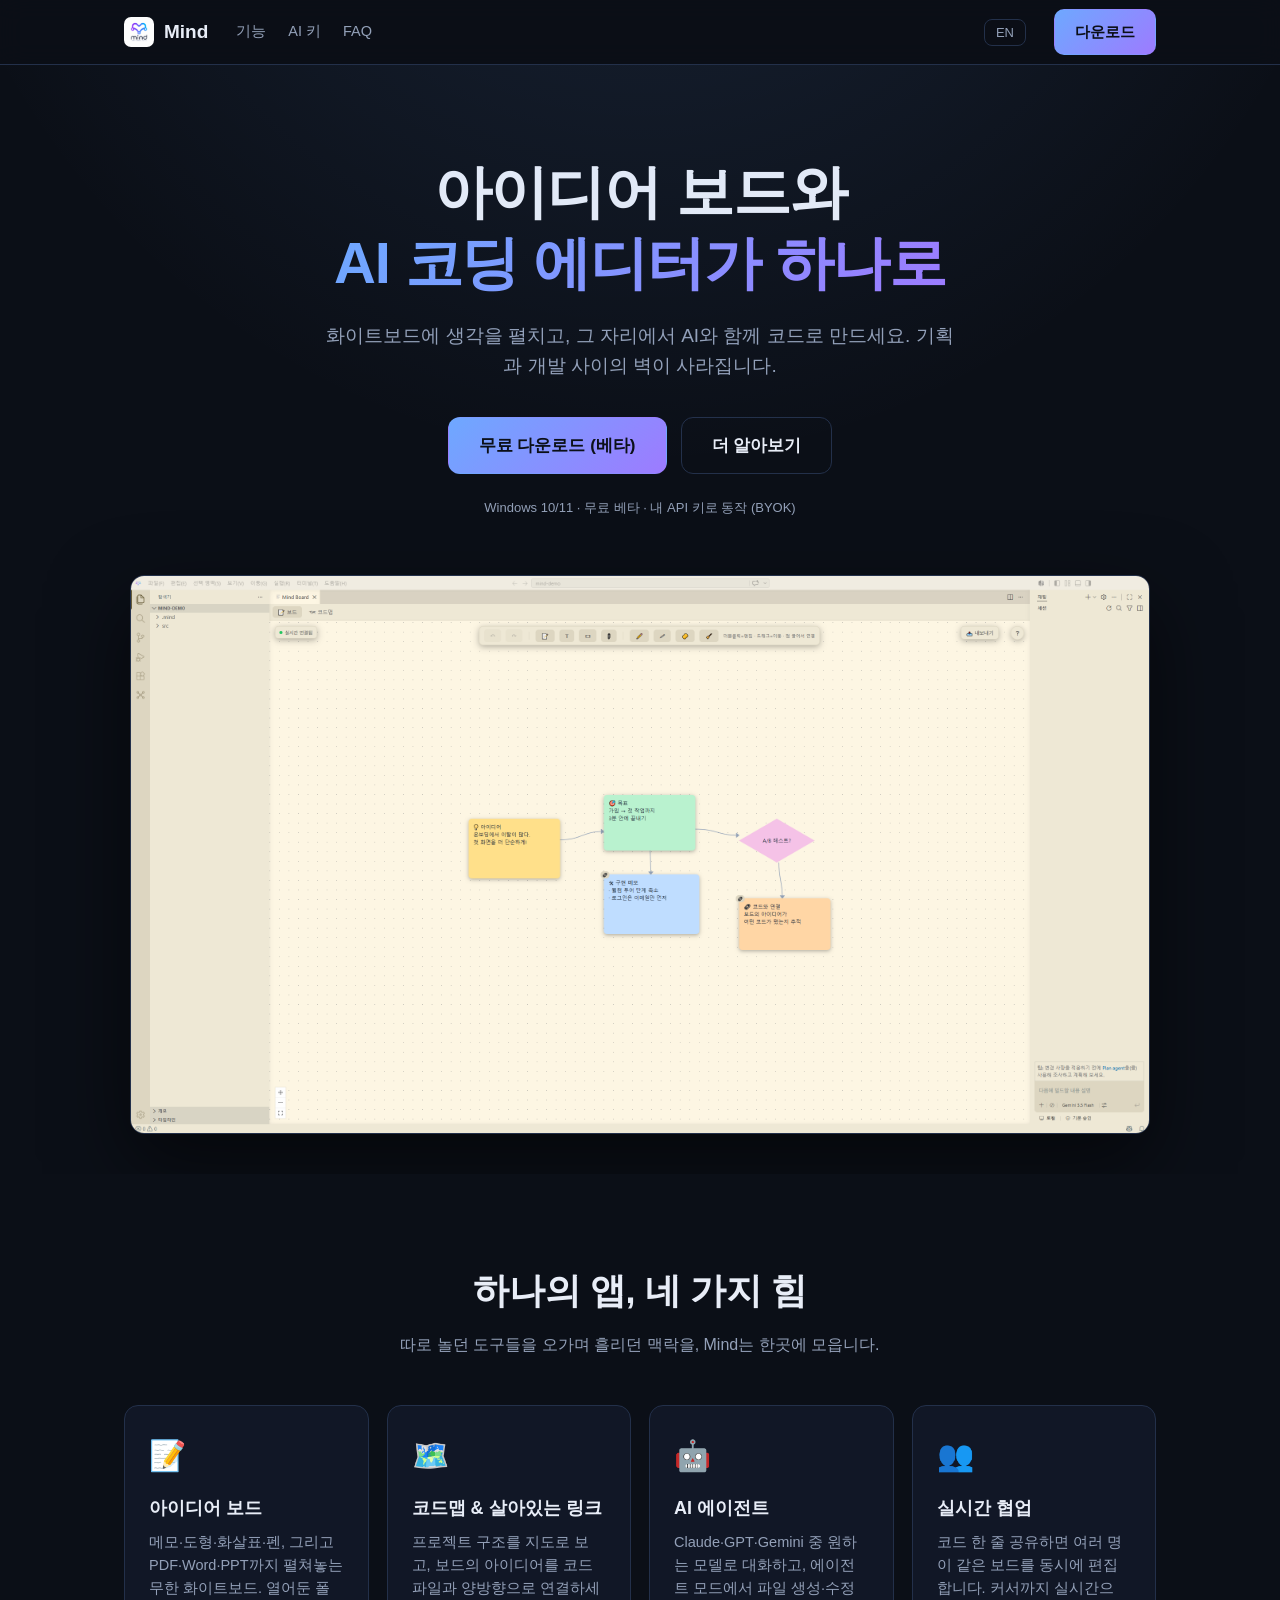
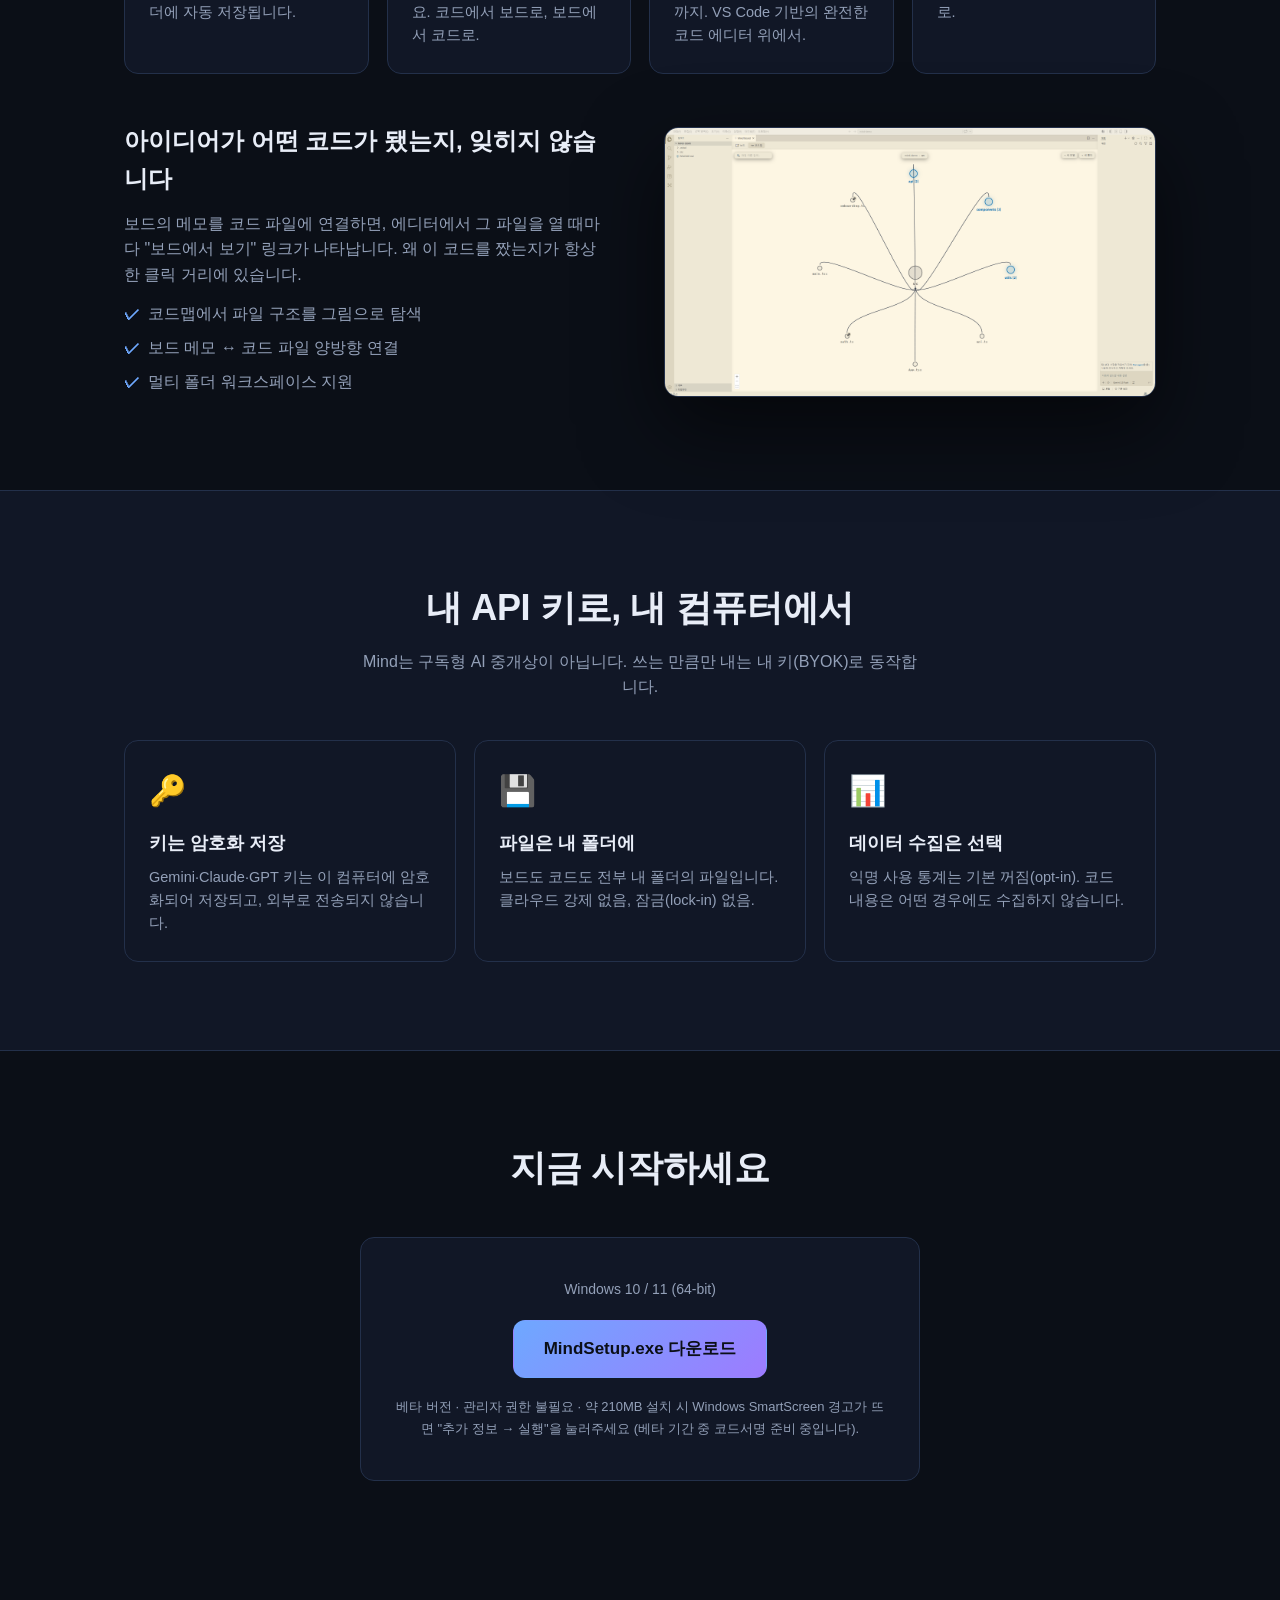
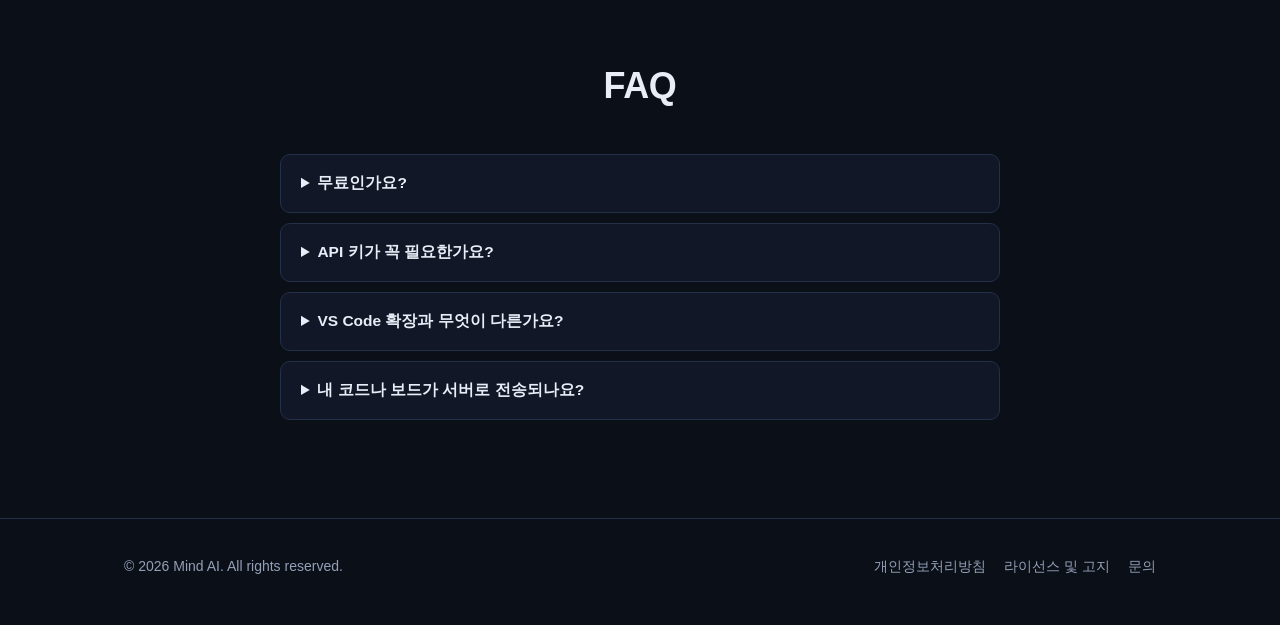
==== index.html @ 2af5004e "Mind AI landing page v1 Dark product-first landing (ko primary + EN toggle): hero with real app scre" ====
<!doctype html>
<html lang="ko">
<head>
  <meta charset="utf-8" />
  <meta name="viewport" content="width=device-width, initial-scale=1.0" />
  <title>Mind — 아이디어 보드와 AI 코딩 에디터가 하나로</title>
  <meta name="description" content="화이트보드에 아이디어를 펼치고, 그 자리에서 AI와 함께 코드로 만드세요. 보드·코드맵·AI 에이전트가 하나의 앱에." />
  <link rel="icon" href="assets/logo.png" />
  <link rel="stylesheet" href="style.css" />
</head>
<body>

<nav>
  <div class="container nav-inner">
    <a class="brand" href="#"><img src="assets/logo.png" alt="Mind" /><span>Mind</span></a>
    <div class="nav-links">
      <a href="#features" data-i18n="nav.features">기능</a>
      <a href="#byok" data-i18n="nav.byok">AI 키</a>
      <a href="#faq">FAQ</a>
    </div>
    <div class="nav-spacer"></div>
    <button class="lang-btn" id="langBtn" onclick="toggleLang()">EN</button>
    <a class="btn btn-primary" href="#download" data-i18n="nav.download">다운로드</a>
  </div>
</nav>

<header class="hero">
  <div class="container">
    <h1><span data-i18n="hero.line1">아이디어 보드와</span><br /><span class="grad" data-i18n="hero.line2">AI 코딩 에디터가 하나로</span></h1>
    <p class="sub" data-i18n="hero.sub">화이트보드에 생각을 펼치고, 그 자리에서 AI와 함께 코드로 만드세요.
기획과 개발 사이의 벽이 사라집니다.</p>
    <div class="cta">
      <a class="btn btn-primary btn-lg" href="#download" data-i18n="hero.cta">무료 다운로드 (베타)</a>
      <a class="btn btn-ghost btn-lg" href="#features" data-i18n="hero.more">더 알아보기</a>
      <div class="note" data-i18n="hero.note">Windows 10/11 · 무료 베타 · 내 API 키로 동작 (BYOK)</div>
    </div>
    <div class="shot-frame"><img src="assets/screenshot-board.png" alt="Mind 보드 화면" /></div>
  </div>
</header>

<section id="features">
  <div class="container">
    <h2 class="section-title" data-i18n="ft.title">하나의 앱, 네 가지 힘</h2>
    <p class="section-sub" data-i18n="ft.sub">따로 놀던 도구들을 오가며 흘리던 맥락을, Mind는 한곳에 모읍니다.</p>
    <div class="features">
      <div class="card">
        <div class="icon">📝</div>
        <h3 data-i18n="ft.board.t">아이디어 보드</h3>
        <p data-i18n="ft.board.d">메모·도형·화살표·펜, 그리고 PDF·Word·PPT까지 펼쳐놓는 무한 화이트보드. 열어둔 폴더에 자동 저장됩니다.</p>
      </div>
      <div class="card">
        <div class="icon">🗺️</div>
        <h3 data-i18n="ft.map.t">코드맵 & 살아있는 링크</h3>
        <p data-i18n="ft.map.d">프로젝트 구조를 지도로 보고, 보드의 아이디어를 코드 파일과 양방향으로 연결하세요. 코드에서 보드로, 보드에서 코드로.</p>
      </div>
      <div class="card">
        <div class="icon">🤖</div>
        <h3 data-i18n="ft.ai.t">AI 에이전트</h3>
        <p data-i18n="ft.ai.d">Claude·GPT·Gemini 중 원하는 모델로 대화하고, 에이전트 모드에서 파일 생성·수정까지. VS Code 기반의 완전한 코드 에디터 위에서.</p>
      </div>
      <div class="card">
        <div class="icon">👥</div>
        <h3 data-i18n="ft.collab.t">실시간 협업</h3>
        <p data-i18n="ft.collab.d">코드 한 줄 공유하면 여러 명이 같은 보드를 동시에 편집합니다. 커서까지 실시간으로.</p>
      </div>
    </div>

    <div class="split">
      <div>
        <h3 data-i18n="map.t">아이디어가 어떤 코드가 됐는지, 잊히지 않습니다</h3>
        <p data-i18n="map.d">보드의 메모를 코드 파일에 연결하면, 에디터에서 그 파일을 열 때마다 "보드에서 보기" 링크가 나타납니다. 왜 이 코드를 짰는지가 항상 한 클릭 거리에 있습니다.</p>
        <ul>
          <li data-i18n="map.l1">코드맵에서 파일 구조를 그림으로 탐색</li>
          <li data-i18n="map.l2">보드 메모 ↔ 코드 파일 양방향 연결</li>
          <li data-i18n="map.l3">멀티 폴더 워크스페이스 지원</li>
        </ul>
      </div>
      <div class="shot-frame"><img src="assets/screenshot-codemap.png" alt="Mind 코드맵 화면" /></div>
    </div>
  </div>
</section>

<section class="byok" id="byok">
  <div class="container">
    <h2 class="section-title" data-i18n="byok.title">내 API 키로, 내 컴퓨터에서</h2>
    <p class="section-sub" data-i18n="byok.sub">Mind는 구독형 AI 중개상이 아닙니다. 쓰는 만큼만 내는 내 키(BYOK)로 동작합니다.</p>
    <div class="byok-grid">
      <div class="card"><div class="icon">🔑</div><h3 data-i18n="byok.k.t">키는 암호화 저장</h3><p data-i18n="byok.k.d">Gemini·Claude·GPT 키는 이 컴퓨터에 암호화되어 저장되고, 외부로 전송되지 않습니다.</p></div>
      <div class="card"><div class="icon">💾</div><h3 data-i18n="byok.f.t">파일은 내 폴더에</h3><p data-i18n="byok.f.d">보드도 코드도 전부 내 폴더의 파일입니다. 클라우드 강제 없음, 잠금(lock-in) 없음.</p></div>
      <div class="card"><div class="icon">📊</div><h3 data-i18n="byok.p.t">데이터 수집은 선택</h3><p data-i18n="byok.p.d">익명 사용 통계는 기본 꺼짐(opt-in). 코드 내용은 어떤 경우에도 수집하지 않습니다.</p></div>
    </div>
  </div>
</section>

<section id="download">
  <div class="container">
    <h2 class="section-title" data-i18n="dl.title">지금 시작하세요</h2>
    <div class="dl-box">
      <div class="os">Windows 10 / 11 (64-bit)</div>
      <a class="btn btn-primary btn-lg" href="https://github.com/kehddus0303/mind-releases/releases/latest" data-i18n="dl.btn">MindSetup.exe 다운로드</a>
      <p class="dl-note" data-i18n="dl.note">베타 버전 · 관리자 권한 불필요 · 약 210MB
설치 시 Windows SmartScreen 경고가 뜨면 "추가 정보 → 실행"을 눌러주세요 (베타 기간 중 코드서명 준비 중입니다).</p>
    </div>
  </div>
</section>

<section id="faq">
  <div class="container">
    <h2 class="section-title">FAQ</h2>
    <div class="faq">
      <details>
        <summary data-i18n="faq1.q">무료인가요?</summary>
        <p data-i18n="faq1.a">베타 기간 동안 무료입니다. AI 사용료는 본인의 API 키로 각 제공자(Google·Anthropic·OpenAI)에 직접 지불하는 구조라, Mind가 중간에서 웃돈을 받지 않습니다.</p>
      </details>
      <details>
        <summary data-i18n="faq2.q">API 키가 꼭 필요한가요?</summary>
        <p data-i18n="faq2.a">AI 기능(채팅·에이전트)에만 필요합니다. 보드·코드맵·에디터·협업은 키 없이 전부 사용할 수 있습니다. Google AI Studio에서 Gemini 키를 무료로 시작할 수 있어요.</p>
      </details>
      <details>
        <summary data-i18n="faq3.q">VS Code 확장과 무엇이 다른가요?</summary>
        <p data-i18n="faq3.a">Mind는 확장이 아니라 VS Code 오픈소스를 기반으로 만든 독립 앱입니다. 보드가 첫 화면이고, 아이디어→코드 연결이 제품의 중심입니다. 기존 VS Code와 나란히 설치해도 서로 간섭하지 않습니다.</p>
      </details>
      <details>
        <summary data-i18n="faq4.q">내 코드나 보드가 서버로 전송되나요?</summary>
        <p data-i18n="faq4.a">아니요. 파일은 내 컴퓨터에만 있습니다. AI에게 보내는 내용은 내 키로 해당 AI 제공자에게 직접 전송되고, 실시간 협업을 켠 보드만 동기화 서버를 경유합니다. 익명 사용 통계는 동의한 경우에만(opt-in) 수집됩니다.</p>
      </details>
    </div>
  </div>
</section>

<footer>
  <div class="container foot-inner">
    <span>© 2026 Mind AI. All rights reserved.</span>
    <div class="foot-links">
      <a href="privacy.html" data-i18n="foot.privacy">개인정보처리방침</a>
      <a href="notices.html" data-i18n="foot.notices">라이선스 및 고지</a>
      <a href="mailto:kehddus0303@gmail.com" data-i18n="foot.contact">문의</a>
    </div>
  </div>
</footer>

<script>
const I18N = {
  en: {
    "nav.features": "Features", "nav.byok": "AI Keys", "nav.download": "Download",
    "hero.line1": "An idea board and", "hero.line2": "an AI code editor, in one",
    "hero.sub": "Spread your thinking on a whiteboard, then turn it into code with AI — in the same app. The wall between planning and building disappears.",
    "hero.cta": "Free Download (Beta)", "hero.more": "Learn more",
    "hero.note": "Windows 10/11 · Free beta · Runs on your own API keys (BYOK)",
    "ft.title": "One app, four superpowers",
    "ft.sub": "The context you used to lose between separate tools — Mind keeps it in one place.",
    "ft.board.t": "Idea board", "ft.board.d": "An infinite whiteboard for notes, shapes, arrows, pen — and PDF, Word, PPT. Auto-saved into the folder you have open.",
    "ft.map.t": "Code map & living links", "ft.map.d": "See your project as a map and link board ideas to code files, both ways. From code to board, board to code.",
    "ft.ai.t": "AI agent", "ft.ai.d": "Chat with Claude, GPT, or Gemini and let agent mode create and edit files — on top of a full VS Code-based editor.",
    "ft.collab.t": "Realtime collaboration", "ft.collab.d": "Share one code and edit the same board together, cursors and all.",
    "map.t": "Never forget which code an idea became",
    "map.d": "Link a board note to a code file, and every time you open that file the editor shows a \"View on board\" link. The why behind your code stays one click away.",
    "map.l1": "Explore your file structure as a diagram",
    "map.l2": "Two-way links between notes and files",
    "map.l3": "Multi-folder workspace support",
    "byok.title": "Your keys, your computer",
    "byok.sub": "Mind isn't an AI subscription middleman. It runs on your own pay-as-you-go keys.",
    "byok.k.t": "Keys stored encrypted", "byok.k.d": "Your Gemini, Claude, and GPT keys are encrypted on this computer and never sent anywhere else.",
    "byok.f.t": "Files stay in your folder", "byok.f.d": "Boards and code are plain files in your folder. No forced cloud, no lock-in.",
    "byok.p.t": "Telemetry is opt-in", "byok.p.d": "Anonymous usage stats are off by default. Code contents are never collected.",
    "dl.title": "Get started now",
    "dl.btn": "Download MindSetup.exe",
    "dl.note": "Beta · No admin rights needed · ~210MB\nIf Windows SmartScreen warns you, click \"More info → Run anyway\" (code signing is in progress during beta).",
    "faq1.q": "Is it free?", "faq1.a": "Free during beta. AI usage is billed by your own provider (Google, Anthropic, OpenAI) through your key — Mind takes no markup.",
    "faq2.q": "Do I need an API key?", "faq2.a": "Only for AI features (chat/agent). The board, code map, editor, and collaboration all work without one. You can start with a free Gemini key from Google AI Studio.",
    "faq3.q": "How is this different from a VS Code extension?", "faq3.a": "Mind is a standalone app built on VS Code's open source — not an extension. The board is the first screen, and idea→code links are the heart of the product. It installs alongside regular VS Code without conflicts.",
    "faq4.q": "Is my code or board sent to a server?", "faq4.a": "No. Your files stay on your computer. AI requests go directly to your chosen provider with your key, and only boards with realtime collaboration enabled pass through the sync server. Anonymous stats are collected only if you opt in.",
    "foot.privacy": "Privacy Policy", "foot.notices": "Licenses & Notices", "foot.contact": "Contact"
  }
};
const KO = {};
document.querySelectorAll("[data-i18n]").forEach((el) => { KO[el.dataset.i18n] = el.textContent; });
let lang = localStorage.getItem("mind-site-lang") || "ko";
function applyLang() {
  document.querySelectorAll("[data-i18n]").forEach((el) => {
    const v = lang === "en" ? I18N.en[el.dataset.i18n] : KO[el.dataset.i18n];
    if (v) el.textContent = v;
  });
  document.documentElement.lang = lang;
  document.getElementById("langBtn").textContent = lang === "en" ? "한국어" : "EN";
  localStorage.setItem("mind-site-lang", lang);
}
function toggleLang() { lang = lang === "ko" ? "en" : "ko"; applyLang(); }
if (lang === "en") applyLang();
</script>
</body>
</html>
---- style.css ----
/* Mind AI landing — dark, product-first */
:root {
  --bg: #0b0f17;
  --bg-2: #111726;
  --panel: #151d2e;
  --line: #23304a;
  --text: #e8edf7;
  --muted: #93a0b8;
  --accent: #6ea8ff;
  --accent-2: #9d7bff;
  --radius: 14px;
}
* { margin: 0; padding: 0; box-sizing: border-box; }
html { scroll-behavior: smooth; }
body {
  background: var(--bg);
  color: var(--text);
  font-family: "Pretendard", -apple-system, BlinkMacSystemFont, "Segoe UI", "Malgun Gothic", sans-serif;
  line-height: 1.6;
}
a { color: inherit; text-decoration: none; }
.container { max-width: 1080px; margin: 0 auto; padding: 0 24px; }

/* nav */
nav {
  position: sticky; top: 0; z-index: 50;
  backdrop-filter: blur(12px);
  background: rgba(11, 15, 23, 0.82);
  border-bottom: 1px solid var(--line);
}
.nav-inner { display: flex; align-items: center; gap: 28px; height: 64px; }
.brand { display: flex; align-items: center; gap: 10px; font-weight: 800; font-size: 19px; }
.brand img { width: 30px; height: 30px; border-radius: 7px; }
.nav-links { display: flex; gap: 22px; font-size: 14.5px; color: var(--muted); }
.nav-links a:hover { color: var(--text); }
.nav-spacer { margin-left: auto; }
.lang-btn {
  background: transparent; color: var(--muted); border: 1px solid var(--line);
  border-radius: 8px; padding: 5px 11px; font-size: 13px; cursor: pointer;
}
.lang-btn:hover { color: var(--text); }
.btn {
  display: inline-block; font-weight: 700; border-radius: 10px; cursor: pointer;
  padding: 10px 20px; font-size: 15px; border: 1px solid transparent;
}
.btn-primary {
  background: linear-gradient(135deg, var(--accent), var(--accent-2));
  color: #0b0f17;
}
.btn-primary:hover { filter: brightness(1.1); }
.btn-ghost { border-color: var(--line); color: var(--text); }
.btn-ghost:hover { border-color: var(--accent); }
.btn-lg { padding: 14px 30px; font-size: 17px; border-radius: 12px; }

/* hero */
.hero { padding: 92px 0 40px; text-align: center; position: relative; overflow: hidden; }
.hero::before {
  content: ""; position: absolute; inset: -40% -20% auto; height: 90%;
  background: radial-gradient(ellipse at 50% 0%, rgba(110,168,255,0.16), transparent 60%);
  pointer-events: none;
}
.hero h1 { font-size: clamp(34px, 6vw, 58px); font-weight: 900; line-height: 1.22; letter-spacing: -0.02em; }
.hero h1 .grad {
  background: linear-gradient(120deg, var(--accent), var(--accent-2));
  -webkit-background-clip: text; background-clip: text; color: transparent;
}
.hero p.sub { margin: 22px auto 0; max-width: 640px; color: var(--muted); font-size: clamp(16px, 2.2vw, 19px); }
.hero .cta { margin-top: 36px; display: flex; gap: 14px; justify-content: center; flex-wrap: wrap; }
.hero .cta .note { width: 100%; color: var(--muted); font-size: 13px; margin-top: 10px; }
.shot-frame {
  margin: 56px auto 0; max-width: 1020px; border-radius: var(--radius);
  border: 1px solid var(--line); overflow: hidden;
  box-shadow: 0 30px 80px rgba(0, 0, 0, 0.55);
  background: var(--panel);
}
.shot-frame img { display: block; width: 100%; }

/* sections */
section { padding: 88px 0; }
.section-title { text-align: center; font-size: clamp(26px, 4vw, 36px); font-weight: 800; letter-spacing: -0.01em; }
.section-sub { text-align: center; color: var(--muted); margin: 12px auto 0; max-width: 560px; }
.features { display: grid; grid-template-columns: repeat(auto-fit, minmax(240px, 1fr)); gap: 18px; margin-top: 48px; }
.card {
  background: var(--bg-2); border: 1px solid var(--line); border-radius: var(--radius);
  padding: 26px 24px;
}
.card .icon { font-size: 30px; }
.card h3 { margin: 14px 0 8px; font-size: 18px; }
.card p { color: var(--muted); font-size: 14.5px; }

.split { display: grid; grid-template-columns: 1fr 1fr; gap: 48px; align-items: center; margin-top: 48px; }
.split .shot-frame { margin: 0; }
.split h3 { font-size: 24px; font-weight: 800; margin-bottom: 12px; }
.split p { color: var(--muted); }
.split ul { margin-top: 14px; color: var(--muted); list-style: none; }
.split li { padding-left: 24px; position: relative; margin-bottom: 8px; }
.split li::before { content: "✓"; position: absolute; left: 0; color: var(--accent); font-weight: 700; }
@media (max-width: 820px) { .split { grid-template-columns: 1fr; } }

/* byok strip */
.byok { background: var(--bg-2); border-top: 1px solid var(--line); border-bottom: 1px solid var(--line); }
.byok-grid { display: grid; grid-template-columns: repeat(auto-fit, minmax(220px, 1fr)); gap: 18px; margin-top: 40px; }

/* download */
#download { text-align: center; }
.dl-box {
  margin: 40px auto 0; max-width: 560px; background: var(--bg-2);
  border: 1px solid var(--line); border-radius: var(--radius); padding: 40px 32px;
}
.dl-box .os { color: var(--muted); font-size: 14px; margin-bottom: 20px; }
.dl-note { color: var(--muted); font-size: 13px; margin-top: 18px; line-height: 1.7; }

/* faq */
.faq { max-width: 720px; margin: 40px auto 0; }
.faq details {
  border: 1px solid var(--line); border-radius: 10px; background: var(--bg-2);
  padding: 16px 20px; margin-bottom: 10px;
}
.faq summary { cursor: pointer; font-weight: 700; font-size: 15.5px; }
.faq details p { color: var(--muted); margin-top: 10px; font-size: 14.5px; }

/* footer */
footer { border-top: 1px solid var(--line); padding: 36px 0 48px; color: var(--muted); font-size: 14px; }
.foot-inner { display: flex; flex-wrap: wrap; gap: 18px; align-items: center; }
.foot-links { display: flex; gap: 18px; margin-left: auto; }
.foot-links a:hover { color: var(--text); }

/* legal pages */
.legal { max-width: 780px; margin: 0 auto; padding: 72px 24px; }
.legal h1 { font-size: 30px; margin-bottom: 8px; }
.legal .updated { color: var(--muted); font-size: 13.5px; margin-bottom: 34px; }
.legal h2 { font-size: 19px; margin: 34px 0 10px; }
.legal p, .legal li { color: #c6cfdd; font-size: 15px; }
.legal ul { padding-left: 22px; margin: 8px 0; }
.legal .draft {
  background: rgba(255, 200, 90, 0.12); border: 1px solid rgba(255, 200, 90, 0.4);
  color: #ffd88a; border-radius: 10px; padding: 12px 16px; font-size: 14px; margin-bottom: 28px;
}
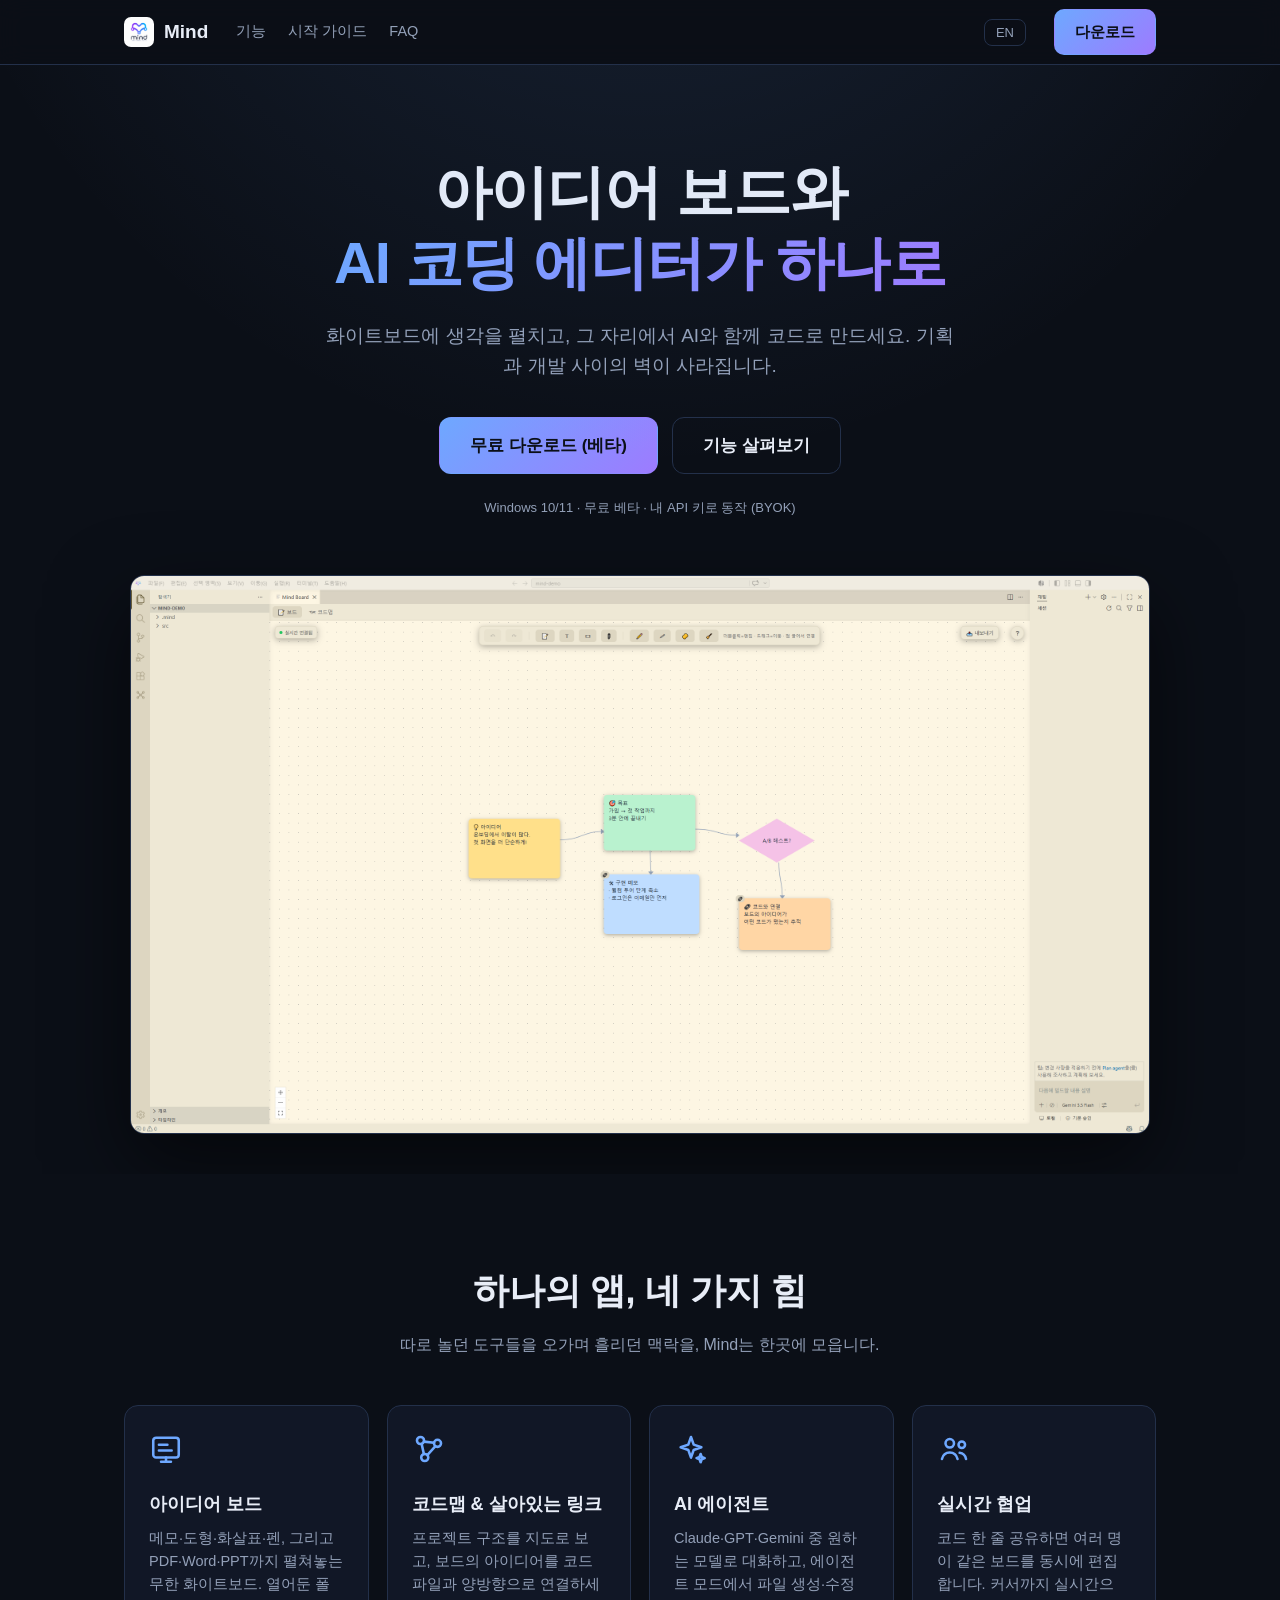
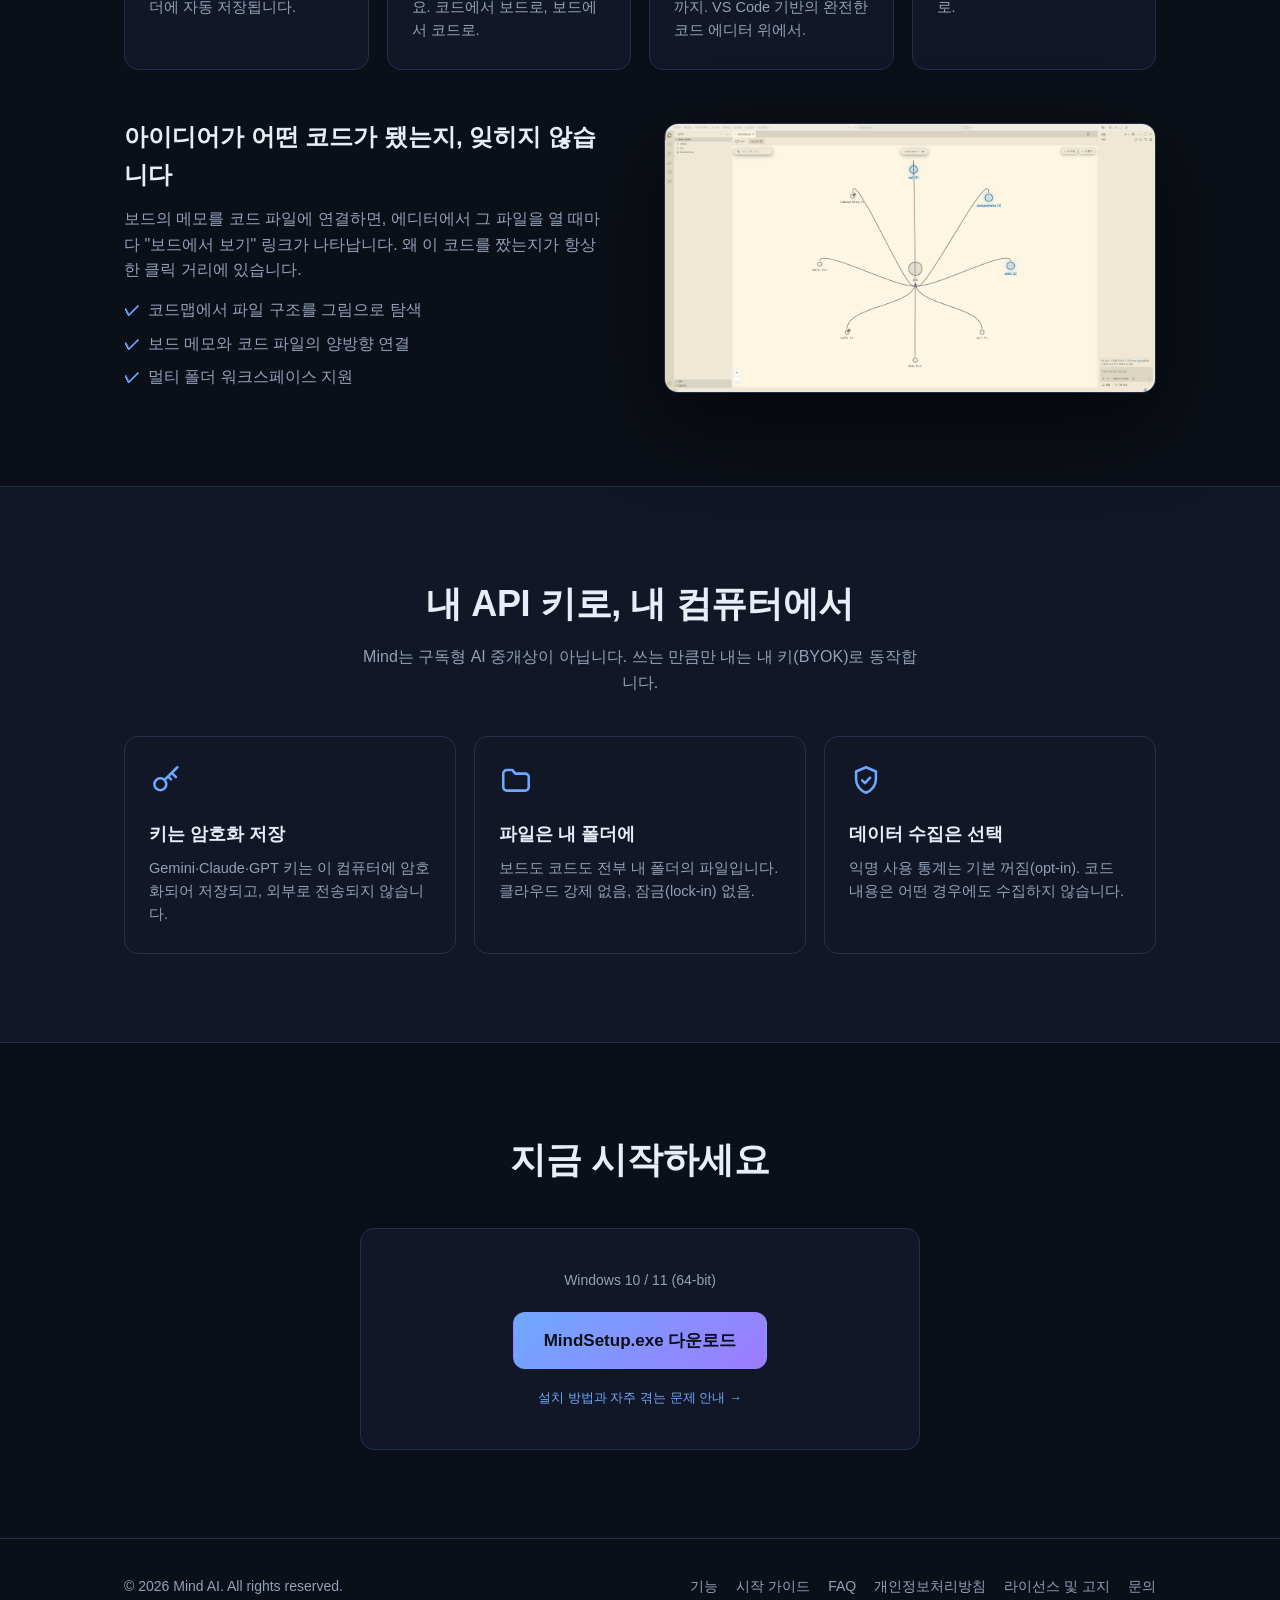
==== commit e83b6492: "Site v2: SVG icons, 4 new pages (features/guide/faq/download) - Replace emoji icons with inline SVG " ====
--- a/index.html
+++ b/index.html
@@ -12,15 +12,15 @@
 
 <nav>
   <div class="container nav-inner">
-    <a class="brand" href="#"><img src="assets/logo.png" alt="Mind" /><span>Mind</span></a>
+    <a class="brand" href="index.html"><img src="assets/logo.png" alt="Mind" /><span>Mind</span></a>
     <div class="nav-links">
-      <a href="#features" data-i18n="nav.features">기능</a>
-      <a href="#byok" data-i18n="nav.byok">AI 키</a>
-      <a href="#faq">FAQ</a>
+      <a href="features.html" data-i18n="nav.features">기능</a>
+      <a href="guide.html" data-i18n="nav.guide">시작 가이드</a>
+      <a href="faq.html">FAQ</a>
     </div>
     <div class="nav-spacer"></div>
     <button class="lang-btn" id="langBtn" onclick="toggleLang()">EN</button>
-    <a class="btn btn-primary" href="#download" data-i18n="nav.download">다운로드</a>
+    <a class="btn btn-primary" href="download.html" data-i18n="nav.download">다운로드</a>
   </div>
 </nav>
 
@@ -30,8 +30,8 @@
     <p class="sub" data-i18n="hero.sub">화이트보드에 생각을 펼치고, 그 자리에서 AI와 함께 코드로 만드세요.
 기획과 개발 사이의 벽이 사라집니다.</p>
     <div class="cta">
-      <a class="btn btn-primary btn-lg" href="#download" data-i18n="hero.cta">무료 다운로드 (베타)</a>
-      <a class="btn btn-ghost btn-lg" href="#features" data-i18n="hero.more">더 알아보기</a>
+      <a class="btn btn-primary btn-lg" href="download.html" data-i18n="hero.cta">무료 다운로드 (베타)</a>
+      <a class="btn btn-ghost btn-lg" href="features.html" data-i18n="hero.more">기능 살펴보기</a>
       <div class="note" data-i18n="hero.note">Windows 10/11 · 무료 베타 · 내 API 키로 동작 (BYOK)</div>
     </div>
     <div class="shot-frame"><img src="assets/screenshot-board.png" alt="Mind 보드 화면" /></div>
@@ -44,22 +44,22 @@
     <p class="section-sub" data-i18n="ft.sub">따로 놀던 도구들을 오가며 흘리던 맥락을, Mind는 한곳에 모읍니다.</p>
     <div class="features">
       <div class="card">
-        <div class="icon">📝</div>
+        <svg class="icon-svg" viewBox="0 0 24 24"><rect x="3" y="4" width="18" height="14" rx="2"/><path d="M7 9h6M7 13h9M12 18v3M8.5 21h7"/></svg>
         <h3 data-i18n="ft.board.t">아이디어 보드</h3>
         <p data-i18n="ft.board.d">메모·도형·화살표·펜, 그리고 PDF·Word·PPT까지 펼쳐놓는 무한 화이트보드. 열어둔 폴더에 자동 저장됩니다.</p>
       </div>
       <div class="card">
-        <div class="icon">🗺️</div>
-        <h3 data-i18n="ft.map.t">코드맵 & 살아있는 링크</h3>
+        <svg class="icon-svg" viewBox="0 0 24 24"><circle cx="6" cy="6" r="2.5"/><circle cx="18" cy="8" r="2.5"/><circle cx="9" cy="18" r="2.5"/><path d="M8.4 6.8l7.2.8M6.8 8.4l1.6 7.2M16.4 10.1l-5.6 6.2"/></svg>
+        <h3 data-i18n="ft.map.t">코드맵 &amp; 살아있는 링크</h3>
         <p data-i18n="ft.map.d">프로젝트 구조를 지도로 보고, 보드의 아이디어를 코드 파일과 양방향으로 연결하세요. 코드에서 보드로, 보드에서 코드로.</p>
       </div>
       <div class="card">
-        <div class="icon">🤖</div>
+        <svg class="icon-svg" viewBox="0 0 24 24"><path d="M12 3.5l1.9 5.4 5.4 1.9-5.4 1.9-1.9 5.4-1.9-5.4-5.4-1.9 5.4-1.9z"/><path d="M18.8 15.5l.8 2.1 2.1.8-2.1.8-.8 2.1-.8-2.1-2.1-.8 2.1-.8z"/></svg>
         <h3 data-i18n="ft.ai.t">AI 에이전트</h3>
         <p data-i18n="ft.ai.d">Claude·GPT·Gemini 중 원하는 모델로 대화하고, 에이전트 모드에서 파일 생성·수정까지. VS Code 기반의 완전한 코드 에디터 위에서.</p>
       </div>
       <div class="card">
-        <div class="icon">👥</div>
+        <svg class="icon-svg" viewBox="0 0 24 24"><circle cx="9" cy="8" r="3"/><path d="M3.5 19c.7-3 2.9-4.6 5.5-4.6s4.8 1.6 5.5 4.6"/><circle cx="17.5" cy="9" r="2.3"/><path d="M16 14.7c2.2.3 3.9 1.7 4.5 4.3"/></svg>
         <h3 data-i18n="ft.collab.t">실시간 협업</h3>
         <p data-i18n="ft.collab.d">코드 한 줄 공유하면 여러 명이 같은 보드를 동시에 편집합니다. 커서까지 실시간으로.</p>
       </div>
@@ -71,7 +71,7 @@
         <p data-i18n="map.d">보드의 메모를 코드 파일에 연결하면, 에디터에서 그 파일을 열 때마다 "보드에서 보기" 링크가 나타납니다. 왜 이 코드를 짰는지가 항상 한 클릭 거리에 있습니다.</p>
         <ul>
           <li data-i18n="map.l1">코드맵에서 파일 구조를 그림으로 탐색</li>
-          <li data-i18n="map.l2">보드 메모 ↔ 코드 파일 양방향 연결</li>
+          <li data-i18n="map.l2">보드 메모와 코드 파일의 양방향 연결</li>
           <li data-i18n="map.l3">멀티 폴더 워크스페이스 지원</li>
         </ul>
       </div>
@@ -85,45 +85,29 @@
     <h2 class="section-title" data-i18n="byok.title">내 API 키로, 내 컴퓨터에서</h2>
     <p class="section-sub" data-i18n="byok.sub">Mind는 구독형 AI 중개상이 아닙니다. 쓰는 만큼만 내는 내 키(BYOK)로 동작합니다.</p>
     <div class="byok-grid">
-      <div class="card"><div class="icon">🔑</div><h3 data-i18n="byok.k.t">키는 암호화 저장</h3><p data-i18n="byok.k.d">Gemini·Claude·GPT 키는 이 컴퓨터에 암호화되어 저장되고, 외부로 전송되지 않습니다.</p></div>
-      <div class="card"><div class="icon">💾</div><h3 data-i18n="byok.f.t">파일은 내 폴더에</h3><p data-i18n="byok.f.d">보드도 코드도 전부 내 폴더의 파일입니다. 클라우드 강제 없음, 잠금(lock-in) 없음.</p></div>
-      <div class="card"><div class="icon">📊</div><h3 data-i18n="byok.p.t">데이터 수집은 선택</h3><p data-i18n="byok.p.d">익명 사용 통계는 기본 꺼짐(opt-in). 코드 내용은 어떤 경우에도 수집하지 않습니다.</p></div>
+      <div class="card">
+        <svg class="icon-svg" viewBox="0 0 24 24"><circle cx="8" cy="15" r="4.2"/><path d="M11.2 11.8L20 3M16 7l3 3M13.5 9.5l2 2"/></svg>
+        <h3 data-i18n="byok.k.t">키는 암호화 저장</h3><p data-i18n="byok.k.d">Gemini·Claude·GPT 키는 이 컴퓨터에 암호화되어 저장되고, 외부로 전송되지 않습니다.</p>
+      </div>
+      <div class="card">
+        <svg class="icon-svg" viewBox="0 0 24 24"><path d="M3 7.5A2.5 2.5 0 0 1 5.5 5h4l2 2.5h7A2.5 2.5 0 0 1 21 10v7a2.5 2.5 0 0 1-2.5 2.5h-13A2.5 2.5 0 0 1 3 17z"/></svg>
+        <h3 data-i18n="byok.f.t">파일은 내 폴더에</h3><p data-i18n="byok.f.d">보드도 코드도 전부 내 폴더의 파일입니다. 클라우드 강제 없음, 잠금(lock-in) 없음.</p>
+      </div>
+      <div class="card">
+        <svg class="icon-svg" viewBox="0 0 24 24"><path d="M12 3l7 3v5.5c0 4.3-2.9 8-7 9.5-4.1-1.5-7-5.2-7-9.5V6z"/><path d="M9.3 12.2l2 2 3.6-3.8"/></svg>
+        <h3 data-i18n="byok.p.t">데이터 수집은 선택</h3><p data-i18n="byok.p.d">익명 사용 통계는 기본 꺼짐(opt-in). 코드 내용은 어떤 경우에도 수집하지 않습니다.</p>
+      </div>
     </div>
   </div>
 </section>
 
 <section id="download">
-  <div class="container">
+  <div class="container" style="text-align:center">
     <h2 class="section-title" data-i18n="dl.title">지금 시작하세요</h2>
     <div class="dl-box">
       <div class="os">Windows 10 / 11 (64-bit)</div>
       <a class="btn btn-primary btn-lg" href="https://github.com/kehddus0303/mind-releases/releases/latest" data-i18n="dl.btn">MindSetup.exe 다운로드</a>
-      <p class="dl-note" data-i18n="dl.note">베타 버전 · 관리자 권한 불필요 · 약 210MB
-설치 시 Windows SmartScreen 경고가 뜨면 "추가 정보 → 실행"을 눌러주세요 (베타 기간 중 코드서명 준비 중입니다).</p>
-    </div>
-  </div>
-</section>
-
-<section id="faq">
-  <div class="container">
-    <h2 class="section-title">FAQ</h2>
-    <div class="faq">
-      <details>
-        <summary data-i18n="faq1.q">무료인가요?</summary>
-        <p data-i18n="faq1.a">베타 기간 동안 무료입니다. AI 사용료는 본인의 API 키로 각 제공자(Google·Anthropic·OpenAI)에 직접 지불하는 구조라, Mind가 중간에서 웃돈을 받지 않습니다.</p>
-      </details>
-      <details>
-        <summary data-i18n="faq2.q">API 키가 꼭 필요한가요?</summary>
-        <p data-i18n="faq2.a">AI 기능(채팅·에이전트)에만 필요합니다. 보드·코드맵·에디터·협업은 키 없이 전부 사용할 수 있습니다. Google AI Studio에서 Gemini 키를 무료로 시작할 수 있어요.</p>
-      </details>
-      <details>
-        <summary data-i18n="faq3.q">VS Code 확장과 무엇이 다른가요?</summary>
-        <p data-i18n="faq3.a">Mind는 확장이 아니라 VS Code 오픈소스를 기반으로 만든 독립 앱입니다. 보드가 첫 화면이고, 아이디어→코드 연결이 제품의 중심입니다. 기존 VS Code와 나란히 설치해도 서로 간섭하지 않습니다.</p>
-      </details>
-      <details>
-        <summary data-i18n="faq4.q">내 코드나 보드가 서버로 전송되나요?</summary>
-        <p data-i18n="faq4.a">아니요. 파일은 내 컴퓨터에만 있습니다. AI에게 보내는 내용은 내 키로 해당 AI 제공자에게 직접 전송되고, 실시간 협업을 켠 보드만 동기화 서버를 경유합니다. 익명 사용 통계는 동의한 경우에만(opt-in) 수집됩니다.</p>
-      </details>
+      <p class="dl-note"><a href="download.html" style="color:var(--accent)" data-i18n="dl.help">설치 방법과 자주 겪는 문제 안내 →</a></p>
     </div>
   </div>
 </section>
@@ -132,6 +116,9 @@
   <div class="container foot-inner">
     <span>© 2026 Mind AI. All rights reserved.</span>
     <div class="foot-links">
+      <a href="features.html" data-i18n="nav.features">기능</a>
+      <a href="guide.html" data-i18n="nav.guide">시작 가이드</a>
+      <a href="faq.html">FAQ</a>
       <a href="privacy.html" data-i18n="foot.privacy">개인정보처리방침</a>
       <a href="notices.html" data-i18n="foot.notices">라이선스 및 고지</a>
       <a href="mailto:kehddus0303@gmail.com" data-i18n="foot.contact">문의</a>
@@ -142,10 +129,10 @@
 <script>
 const I18N = {
   en: {
-    "nav.features": "Features", "nav.byok": "AI Keys", "nav.download": "Download",
+    "nav.features": "Features", "nav.guide": "Get Started", "nav.download": "Download",
     "hero.line1": "An idea board and", "hero.line2": "an AI code editor, in one",
     "hero.sub": "Spread your thinking on a whiteboard, then turn it into code with AI — in the same app. The wall between planning and building disappears.",
-    "hero.cta": "Free Download (Beta)", "hero.more": "Learn more",
+    "hero.cta": "Free Download (Beta)", "hero.more": "See features",
     "hero.note": "Windows 10/11 · Free beta · Runs on your own API keys (BYOK)",
     "ft.title": "One app, four superpowers",
     "ft.sub": "The context you used to lose between separate tools — Mind keeps it in one place.",
@@ -165,11 +152,7 @@
     "byok.p.t": "Telemetry is opt-in", "byok.p.d": "Anonymous usage stats are off by default. Code contents are never collected.",
     "dl.title": "Get started now",
     "dl.btn": "Download MindSetup.exe",
-    "dl.note": "Beta · No admin rights needed · ~210MB\nIf Windows SmartScreen warns you, click \"More info → Run anyway\" (code signing is in progress during beta).",
-    "faq1.q": "Is it free?", "faq1.a": "Free during beta. AI usage is billed by your own provider (Google, Anthropic, OpenAI) through your key — Mind takes no markup.",
-    "faq2.q": "Do I need an API key?", "faq2.a": "Only for AI features (chat/agent). The board, code map, editor, and collaboration all work without one. You can start with a free Gemini key from Google AI Studio.",
-    "faq3.q": "How is this different from a VS Code extension?", "faq3.a": "Mind is a standalone app built on VS Code's open source — not an extension. The board is the first screen, and idea→code links are the heart of the product. It installs alongside regular VS Code without conflicts.",
-    "faq4.q": "Is my code or board sent to a server?", "faq4.a": "No. Your files stay on your computer. AI requests go directly to your chosen provider with your key, and only boards with realtime collaboration enabled pass through the sync server. Anonymous stats are collected only if you opt in.",
+    "dl.help": "Installation guide and troubleshooting →",
     "foot.privacy": "Privacy Policy", "foot.notices": "Licenses & Notices", "foot.contact": "Contact"
   }
 };
--- a/style.css
+++ b/style.css
@@ -136,3 +136,45 @@
   background: rgba(255, 200, 90, 0.12); border: 1px solid rgba(255, 200, 90, 0.4);
   color: #ffd88a; border-radius: 10px; padding: 12px 16px; font-size: 14px; margin-bottom: 28px;
 }
+
+/* svg icons */
+.icon-svg { width: 34px; height: 34px; stroke: var(--accent); fill: none; stroke-width: 1.8; stroke-linecap: round; stroke-linejoin: round; }
+.card .icon-svg { margin-bottom: 2px; }
+
+/* subpage hero */
+.page-hero { padding: 72px 0 20px; text-align: center; }
+.page-hero h1 { font-size: clamp(28px, 4.5vw, 40px); font-weight: 900; letter-spacing: -0.01em; }
+.page-hero p { color: var(--muted); margin-top: 12px; }
+
+/* guide steps */
+.steps { max-width: 760px; margin: 40px auto 0; counter-reset: step; }
+.step { display: flex; gap: 20px; padding: 26px 0; border-bottom: 1px solid var(--line); }
+.step:last-child { border-bottom: none; }
+.step .num {
+  counter-increment: step; flex: 0 0 44px; height: 44px; border-radius: 12px;
+  background: linear-gradient(135deg, var(--accent), var(--accent-2)); color: #0b0f17;
+  display: flex; align-items: center; justify-content: center; font-weight: 800; font-size: 18px;
+}
+.step .num::before { content: counter(step); }
+.step h3 { font-size: 18px; margin-bottom: 6px; }
+.step p { color: var(--muted); font-size: 14.5px; }
+.step code, .kbd {
+  background: var(--panel); border: 1px solid var(--line); border-radius: 6px;
+  padding: 1px 7px; font-size: 13px; font-family: Consolas, monospace; color: var(--text);
+}
+
+/* feature detail rows */
+.detail { display: grid; grid-template-columns: 1fr 1fr; gap: 48px; align-items: center; padding: 56px 0; border-bottom: 1px solid var(--line); }
+.detail:last-of-type { border-bottom: none; }
+.detail.flip .media { order: -1; }
+.detail h2 { font-size: 26px; font-weight: 800; margin-bottom: 12px; }
+.detail p { color: var(--muted); }
+.detail ul { margin-top: 14px; color: var(--muted); list-style: none; }
+.detail li { padding-left: 24px; position: relative; margin-bottom: 8px; }
+.detail li::before { content: "·"; position: absolute; left: 8px; color: var(--accent); font-weight: 900; }
+.detail .media { border-radius: var(--radius); border: 1px solid var(--line); overflow: hidden; background: var(--panel); box-shadow: 0 16px 48px rgba(0,0,0,.4); }
+.detail .media img { display: block; width: 100%; }
+.detail .media.textmock { padding: 26px; font-family: Consolas, monospace; font-size: 13.5px; color: var(--muted); line-height: 1.9; }
+.detail .media.textmock b { color: var(--text); }
+.detail .media.textmock .u { color: var(--accent); }
+@media (max-width: 820px) { .detail { grid-template-columns: 1fr; } .detail.flip .media { order: 0; } }
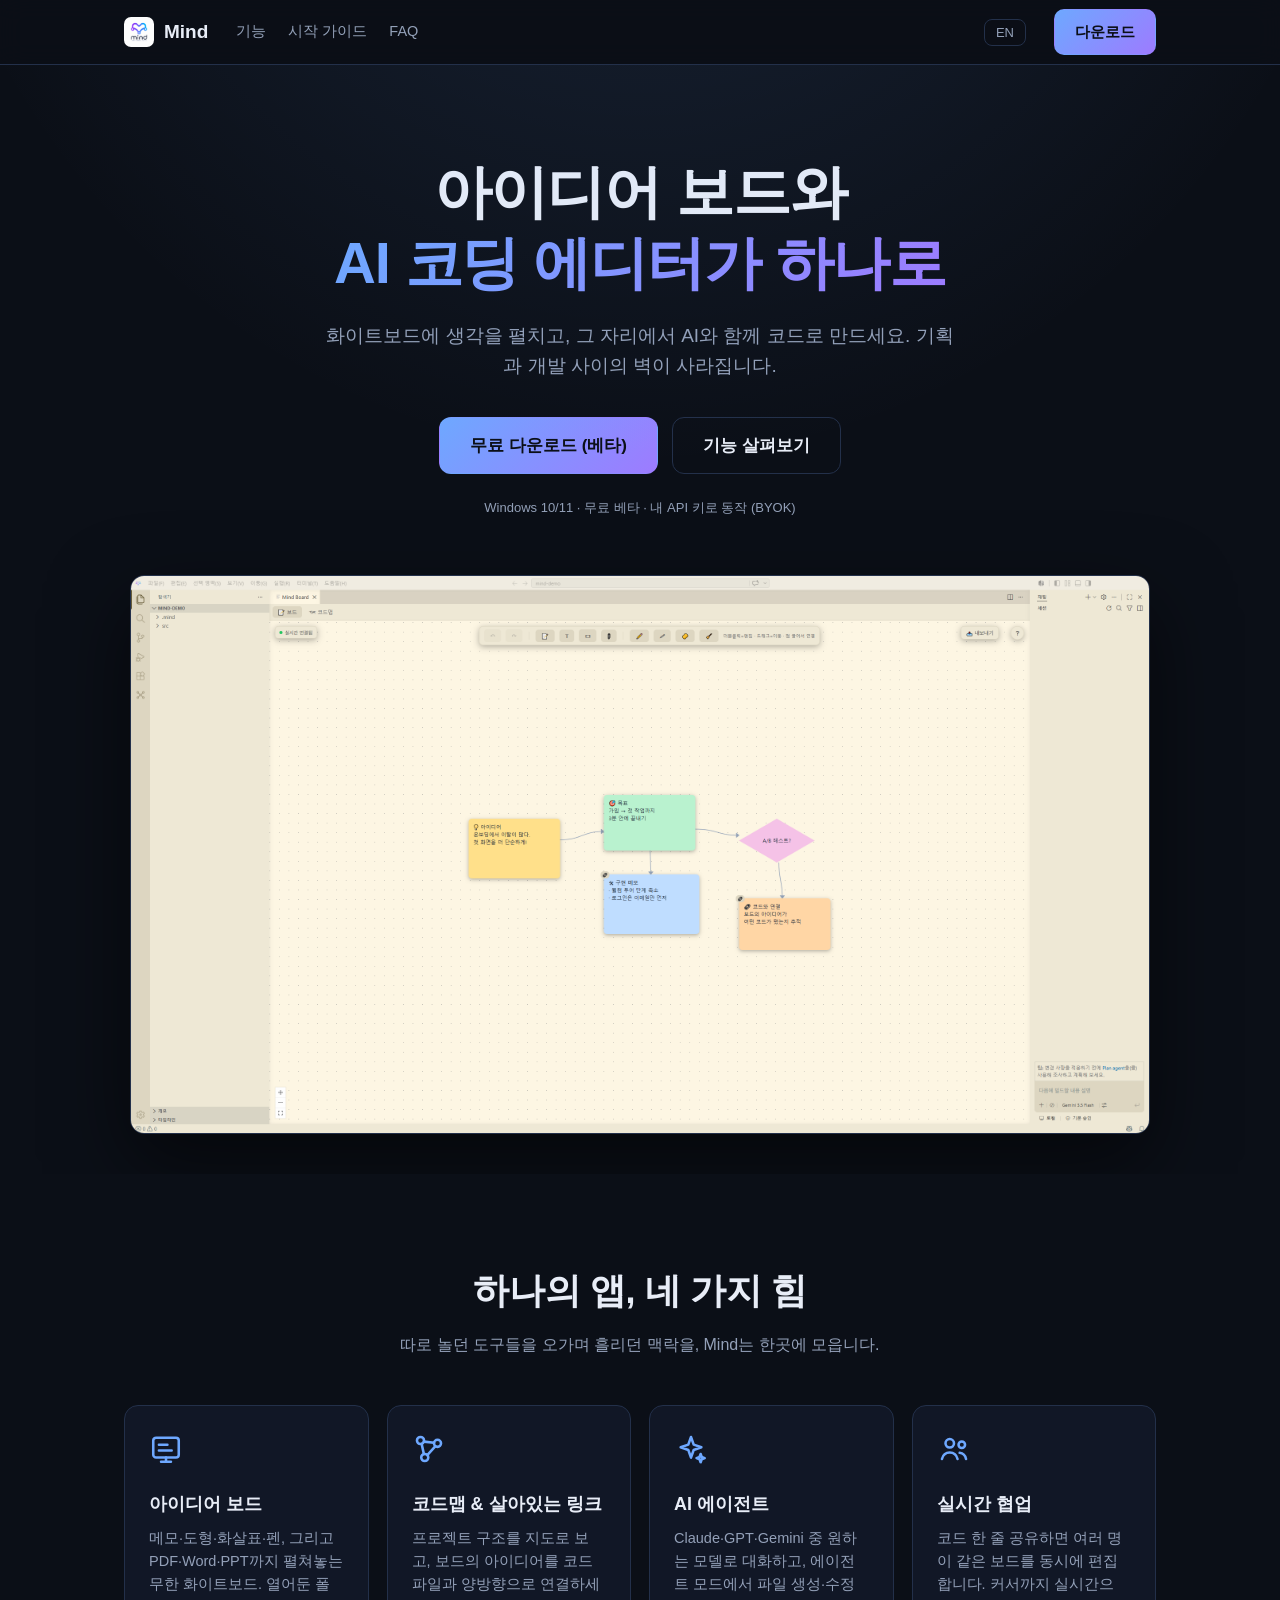
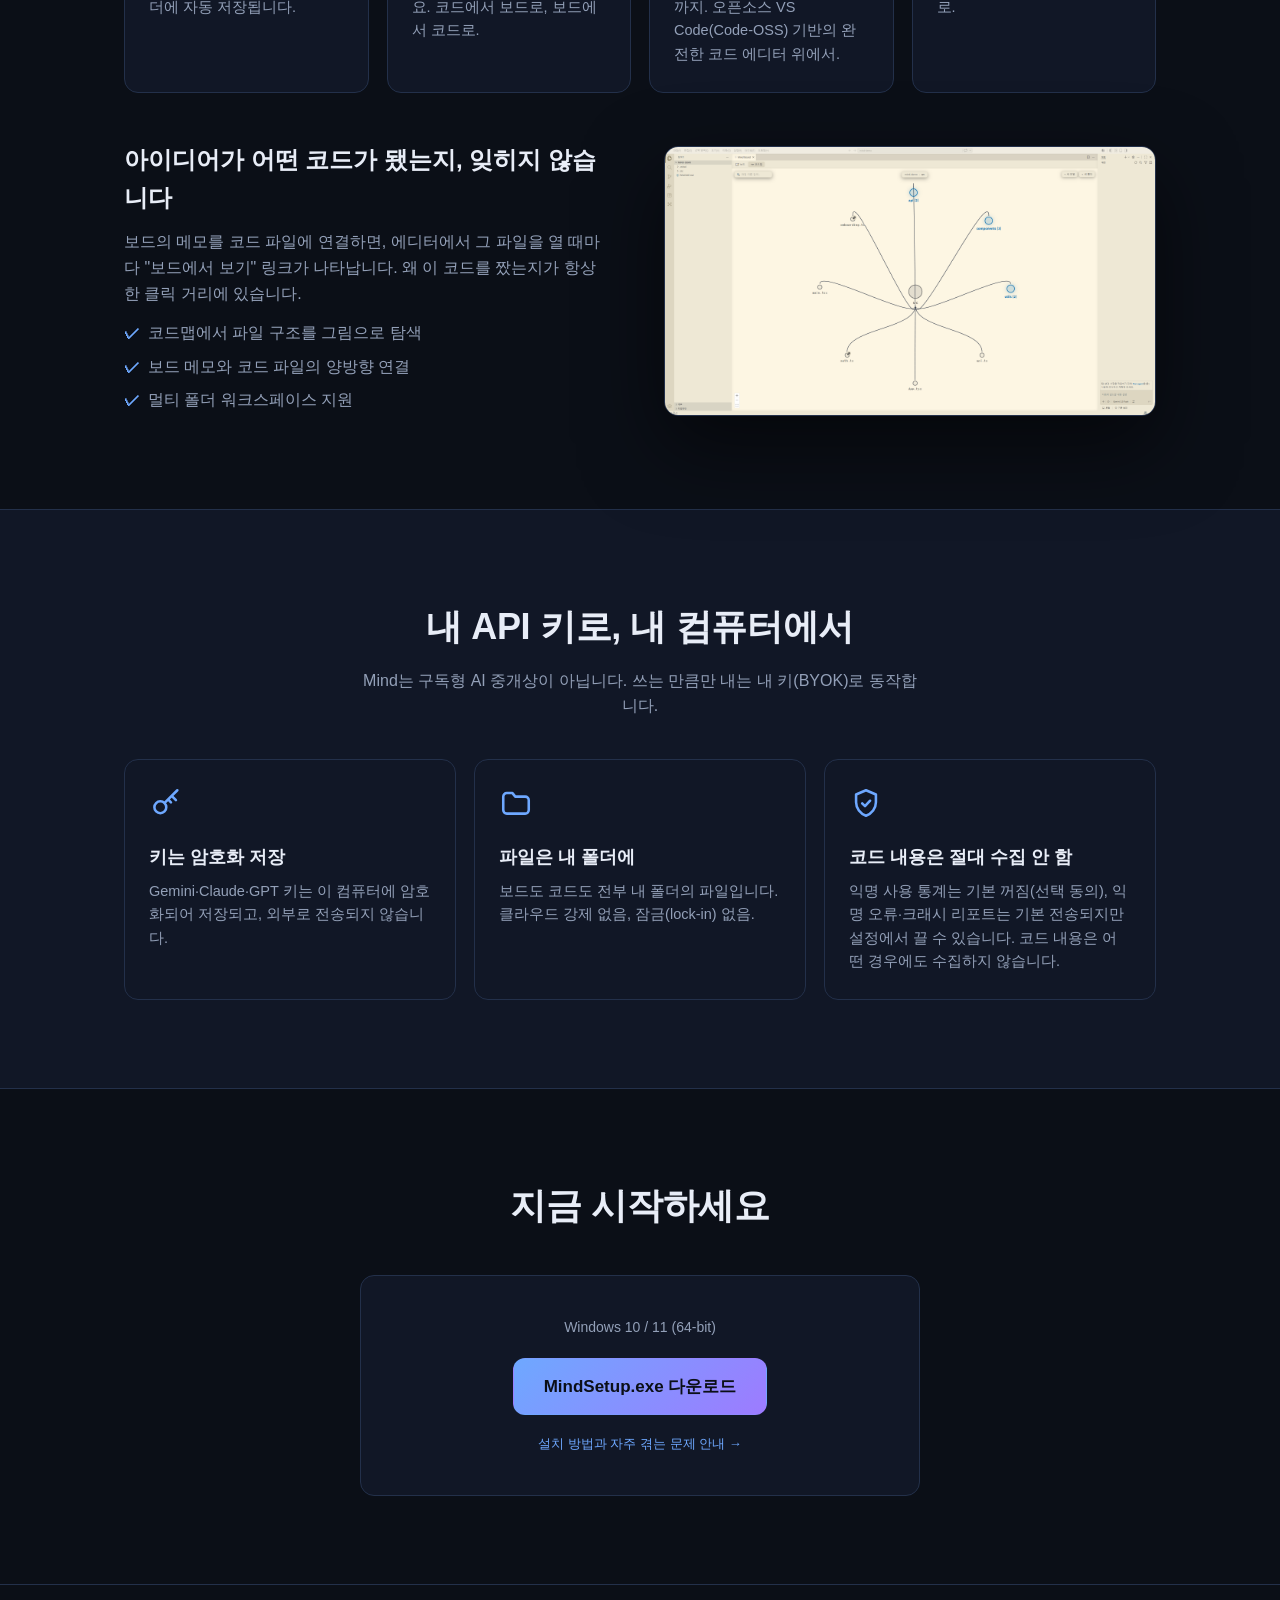
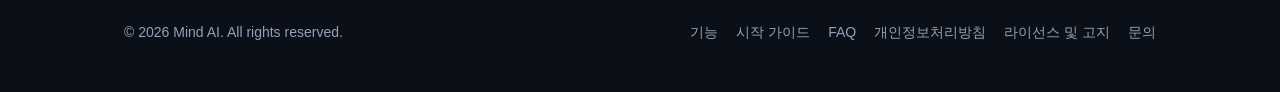
==== commit c504bb70: "privacy: disclose default-on anonymous error/crash reports on landing + FAQ (match privacy policy); " ====
--- a/index.html
+++ b/index.html
@@ -56,7 +56,7 @@
       <div class="card">
         <svg class="icon-svg" viewBox="0 0 24 24"><path d="M12 3.5l1.9 5.4 5.4 1.9-5.4 1.9-1.9 5.4-1.9-5.4-5.4-1.9 5.4-1.9z"/><path d="M18.8 15.5l.8 2.1 2.1.8-2.1.8-.8 2.1-.8-2.1-2.1-.8 2.1-.8z"/></svg>
         <h3 data-i18n="ft.ai.t">AI 에이전트</h3>
-        <p data-i18n="ft.ai.d">Claude·GPT·Gemini 중 원하는 모델로 대화하고, 에이전트 모드에서 파일 생성·수정까지. VS Code 기반의 완전한 코드 에디터 위에서.</p>
+        <p data-i18n="ft.ai.d">Claude·GPT·Gemini 중 원하는 모델로 대화하고, 에이전트 모드에서 파일 생성·수정까지. 오픈소스 VS Code(Code-OSS) 기반의 완전한 코드 에디터 위에서.</p>
       </div>
       <div class="card">
         <svg class="icon-svg" viewBox="0 0 24 24"><circle cx="9" cy="8" r="3"/><path d="M3.5 19c.7-3 2.9-4.6 5.5-4.6s4.8 1.6 5.5 4.6"/><circle cx="17.5" cy="9" r="2.3"/><path d="M16 14.7c2.2.3 3.9 1.7 4.5 4.3"/></svg>
@@ -95,7 +95,7 @@
       </div>
       <div class="card">
         <svg class="icon-svg" viewBox="0 0 24 24"><path d="M12 3l7 3v5.5c0 4.3-2.9 8-7 9.5-4.1-1.5-7-5.2-7-9.5V6z"/><path d="M9.3 12.2l2 2 3.6-3.8"/></svg>
-        <h3 data-i18n="byok.p.t">데이터 수집은 선택</h3><p data-i18n="byok.p.d">익명 사용 통계는 기본 꺼짐(opt-in). 코드 내용은 어떤 경우에도 수집하지 않습니다.</p>
+        <h3 data-i18n="byok.p.t">코드 내용은 절대 수집 안 함</h3><p data-i18n="byok.p.d">익명 사용 통계는 기본 꺼짐(선택 동의), 익명 오류·크래시 리포트는 기본 전송되지만 설정에서 끌 수 있습니다. 코드 내용은 어떤 경우에도 수집하지 않습니다.</p>
       </div>
     </div>
   </div>
@@ -106,7 +106,7 @@
     <h2 class="section-title" data-i18n="dl.title">지금 시작하세요</h2>
     <div class="dl-box">
       <div class="os">Windows 10 / 11 (64-bit)</div>
-      <a class="btn btn-primary btn-lg" href="https://github.com/kehddus0303/mind-releases/releases/latest" data-i18n="dl.btn">MindSetup.exe 다운로드</a>
+      <a class="btn btn-primary btn-lg" href="https://github.com/kehddus0303/mind-releases/releases/latest/download/MindSetup.exe" data-i18n="dl.btn">MindSetup.exe 다운로드</a>
       <p class="dl-note"><a href="download.html" style="color:var(--accent)" data-i18n="dl.help">설치 방법과 자주 겪는 문제 안내 →</a></p>
     </div>
   </div>
@@ -138,7 +138,7 @@
     "ft.sub": "The context you used to lose between separate tools — Mind keeps it in one place.",
     "ft.board.t": "Idea board", "ft.board.d": "An infinite whiteboard for notes, shapes, arrows, pen — and PDF, Word, PPT. Auto-saved into the folder you have open.",
     "ft.map.t": "Code map & living links", "ft.map.d": "See your project as a map and link board ideas to code files, both ways. From code to board, board to code.",
-    "ft.ai.t": "AI agent", "ft.ai.d": "Chat with Claude, GPT, or Gemini and let agent mode create and edit files — on top of a full VS Code-based editor.",
+    "ft.ai.t": "AI agent", "ft.ai.d": "Chat with Claude, GPT, or Gemini and let agent mode create and edit files — on top of a full open-source VS Code (Code-OSS) editor.",
     "ft.collab.t": "Realtime collaboration", "ft.collab.d": "Share one code and edit the same board together, cursors and all.",
     "map.t": "Never forget which code an idea became",
     "map.d": "Link a board note to a code file, and every time you open that file the editor shows a \"View on board\" link. The why behind your code stays one click away.",
@@ -149,7 +149,7 @@
     "byok.sub": "Mind isn't an AI subscription middleman. It runs on your own pay-as-you-go keys.",
     "byok.k.t": "Keys stored encrypted", "byok.k.d": "Your Gemini, Claude, and GPT keys are encrypted on this computer and never sent anywhere else.",
     "byok.f.t": "Files stay in your folder", "byok.f.d": "Boards and code are plain files in your folder. No forced cloud, no lock-in.",
-    "byok.p.t": "Telemetry is opt-in", "byok.p.d": "Anonymous usage stats are off by default. Code contents are never collected.",
+    "byok.p.t": "Your code is never collected", "byok.p.d": "Anonymous usage stats are opt-in; anonymous error & crash reports are on by default but can be turned off in settings. Your code contents are never collected.",
     "dl.title": "Get started now",
     "dl.btn": "Download MindSetup.exe",
     "dl.help": "Installation guide and troubleshooting →",
